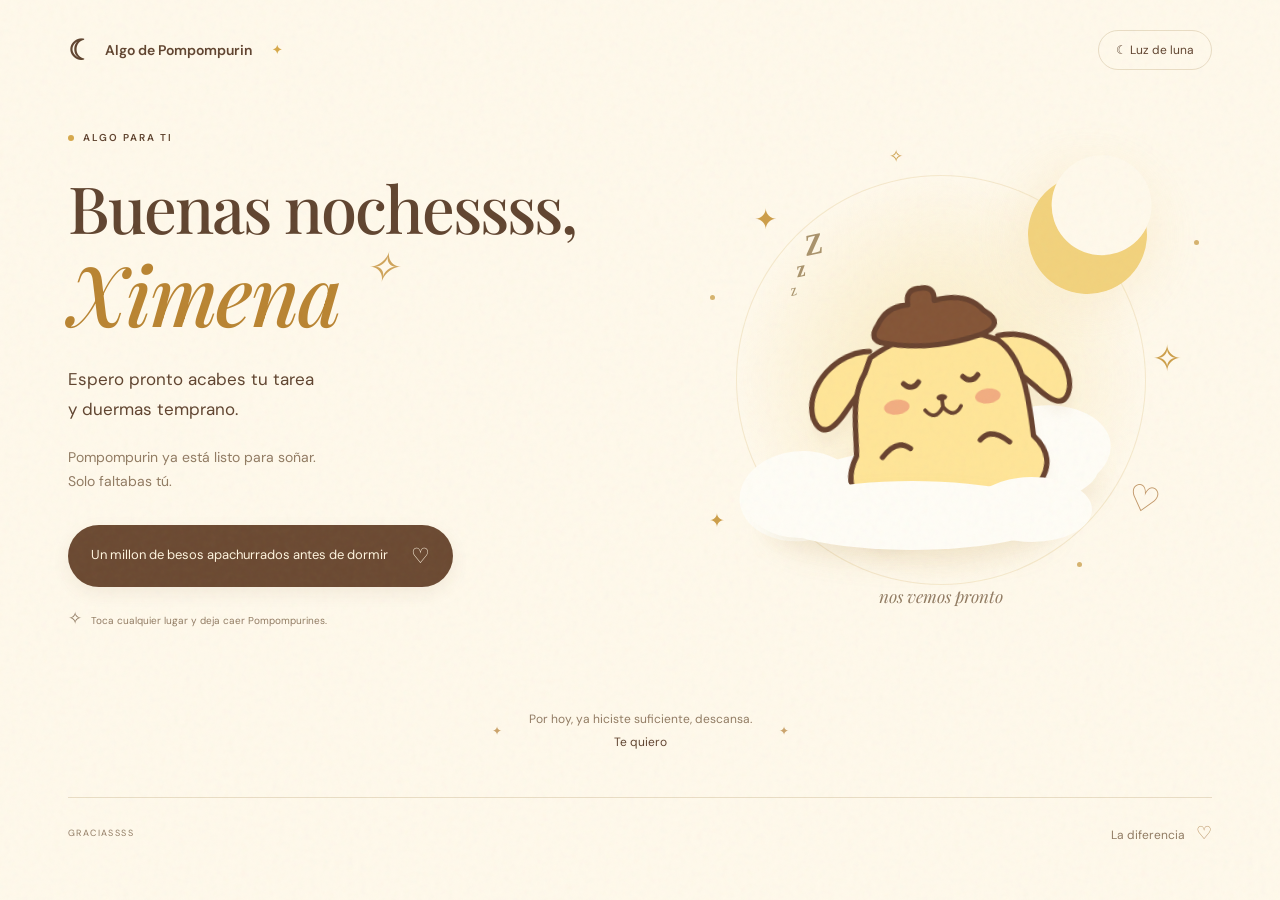
==== index.html @ 28d1d6bd "fix: update wish button text with more affectionate wording" ====
<!doctype html>
<html lang="es"><head><meta charset="utf-8"><meta name="viewport" content="width=device-width,initial-scale=1"><meta name="theme-color" content="#fff8e7"><title>Buenas nochessssss, Ximena · Dulces sueños</title><meta name="description" content="Un pequeño rincón de estrellas, música y Pompompurin para desearte buenas noches."><link rel="stylesheet" href="style.css"></head>
<body>
<svg width="0" height="0" aria-hidden="true" class="definitions"><defs><symbol id="purin" viewBox="0 0 300 290"><g stroke="#68422e" stroke-width="5" stroke-linecap="round" stroke-linejoin="round"><path fill="#ffe597" d="M89 92C61 88 24 116 29 148Q36 174 62 143L79 124M210 92C242 88 277 116 271 148Q264 174 239 143L221 124"/><path fill="#ffe597" d="M82 112C66 133 68 162 65 188Q44 220 77 244L68 260Q77 277 110 260Q150 273 191 260Q225 277 234 260L223 242Q255 217 232 189C232 151 231 115 210 96Q150 64 89 98Z"/><path fill="#845436" d="M104 86Q88 82 100 68Q110 52 130 53Q129 38 143 39Q157 38 155 52Q186 47 200 67Q220 82 194 89Q146 99 104 86Z"/><path fill="none" d="M89 192q16-16 27-5M209 192q-16-16-27-5"/><path fill="none" d="M117 126q7 8 14 0M173 126q7 8 14 0"/><ellipse cx="151" cy="143" rx="5" ry="3" fill="#68422e" stroke="none"/><path fill="none" stroke-width="3.5" d="M151 145v7q-9 13-17 1m17-1q9 13 17 1"/><ellipse cx="108" cy="147" rx="12" ry="7" fill="#f2ad80" stroke="none"/><ellipse cx="194" cy="147" rx="12" ry="7" fill="#f2ad80" stroke="none"/></g></symbol><symbol id="star" viewBox="0 0 24 24"><path d="m12 1 3.1 7.5L23 12l-7.9 3.2L12 23l-3.3-7.8L1 12l7.7-3.5Z" fill="currentColor"/></symbol></defs></svg>
<div class="grain" aria-hidden="true"></div><div id="rain" aria-hidden="true"></div>
<header><a class="brand" href="#" aria-label="Inicio"><span class="brand-icon">☾</span> Algo de Pompompurin<span class="brand-dot">✦</span></a><button id="night" class="mode" aria-pressed="false">☾ <span>Luz de luna</span></button></header>
<main><section class="hero"><div class="copy"><div class="eyebrow"><span></span> ALGO PARA TI</div><h1>Buenas nochessss,<br><em>Ximena<span class="title-star">✧</span></em></h1><p class="intro">Espero pronto acabes tu tarea <br class="desktop"> y duermas temprano.</p><p class="subcopy">Pompompurin ya está listo para soñar.<br>Solo faltabas tú.</p><button class="primary" id="wish">Un millon de besos apachurrados antes de dormir <span>♡</span></button><div class="tap-hint"><span>✧</span> Toca cualquier lugar y deja caer Pompompurines.</div></div>
<div class="art" role="img" aria-label="Pompompurin descansando sobre una nube, rodeado de estrellas y una luna creciente"><div class="orbit"></div><div class="moon"></div><span class="art-star s1">✦</span><span class="art-star s2">✧</span><span class="art-star s3">✦</span><span class="art-star s4">✧</span><span class="dot d1"></span><span class="dot d2"></span><span class="dot d3"></span><span class="sleep">z <b>z</b> <strong>Z</strong></span><div class="cloud cloud-back"></div><svg class="main-purin" viewBox="0 0 300 290"><use href="#purin"/></svg><div class="cloud cloud-front"></div><span class="little-heart">♡</span><span class="art-note">nos vemos pronto</span></div></section>
<audio id="audio" preload="auto" autoplay loop hidden aria-hidden="true"></audio>
<div class="closing"><span>✦</span><p>Por hoy, ya hiciste suficiente, descansa.<br><strong>Te quiero</strong></p><span>✦</span></div></main>
<footer><span>GRACIASSSS</span><span>La diferencia <span class="footer-heart">♡</span></span></footer>
<dialog id="letter"><button id="close" aria-label="Cerrar mensaje">×</button>
    <div class="letter-star">☾</div>
    <p class="eyebrow">UN BESO APACHURRADO PARA TI</p>
    <h2>Descansa bonito,<br>Ximena.</h2>
    <p>Gracias por compartir música, tiempo, espacio y vida conmigo</p>
    <svg viewBox="0 0 300 290">
        <use href="#purin"/>
    </svg>
    <p class="signature">Estoy muy agradecido</p>
</dialog><script src="music-config.js"></script><script src="app.js"></script></body></html>
---- style.css ----
@import url('https://fonts.googleapis.com/css2?family=DM+Sans:wght@400;500;600;700&family=Playfair+Display:ital,wght@0,500;0,600;1,500;1,600&display=swap');
:root{--bg:#fff9eb;--ink:#60442f;--muted:#917b62;--line:#e9ddc4;--gold:#d7a84a;--panel:#fffcf4;--glow:#f9eabf}*{box-sizing:border-box}body{margin:0;background:var(--bg);color:var(--ink);font-family:'DM Sans',sans-serif;transition:background .7s,color .7s}.definitions{position:absolute}.grain{position:fixed;inset:0;pointer-events:none;opacity:.16;background-image:url("data:image/svg+xml,%3Csvg viewBox='0 0 180 180' xmlns='http://www.w3.org/2000/svg'%3E%3Cfilter id='n'%3E%3CfeTurbulence type='fractalNoise' baseFrequency='.8' numOctaves='3' stitchTiles='stitch'/%3E%3C/filter%3E%3Cpath fill='%23948164' filter='url(%23n)' opacity='.25' d='M0 0h180v180H0z'/%3E%3C/svg%3E");z-index:5}button,a,label,input{-webkit-tap-highlight-color:transparent}button{font:inherit;cursor:pointer}button:focus-visible,a:focus-visible,label:focus-within,input:focus-visible{outline:3px solid #c58c35;outline-offset:5px}header{max-width:1240px;margin:auto;padding:30px 48px;display:flex;align-items:center;justify-content:space-between}.brand{display:flex;gap:12px;align-items:center;color:var(--ink);text-decoration:none;font-size:14px;font-weight:600}.brand-icon{font-size:28px}.brand-dot{color:var(--gold);font-size:12px;margin-left:8px}.mode{border:1px solid var(--line);background:transparent;border-radius:30px;padding:11px 17px;color:var(--ink);font-size:12px}.mode:hover{background:var(--glow)}main{max-width:1144px;margin:auto}.hero{display:grid;grid-template-columns:1.08fr 1fr;align-items:center;min-height:560px;gap:15px}.eyebrow{font-size:10px;letter-spacing:2px;font-weight:600;display:flex;align-items:center;gap:9px}.eyebrow>span{width:6px;height:6px;background:var(--gold);border-radius:50%}h1{font-family:'Playfair Display',Georgia,serif;font-weight:500;line-height:1.15;font-size:65px;letter-spacing:-2px;margin:26px 0 23px}h1 em{font-weight:500;color:#b98431;font-size:83px;position:relative}.title-star{position:absolute;font-size:42px;top:4px;right:-57px;color:#d0a45a}.intro{font-size:17px;line-height:1.8;margin-bottom:20px}.subcopy{font-size:14px;color:var(--muted);line-height:1.75}.primary{margin-top:17px;background:#6b4931;color:#fff5df;border:0;border-radius:50px;padding:17px 23px;font-size:13px;box-shadow:0 6px 18px #65432314;transition:transform .2s}.primary:hover{transform:translateY(-3px)}.primary span{font-size:21px;margin-left:20px;vertical-align:middle}.tap-hint{font-size:10px;color:var(--muted);margin-top:20px}.tap-hint span{font-size:17px;margin-right:6px}.art{height:500px;position:relative;isolation:isolate}.orbit{position:absolute;width:410px;height:410px;left:50%;top:45px;transform:translateX(-50%);border:1px solid #d6b67140;border-radius:50%;background:radial-gradient(circle,var(--glow),transparent 70%)}.moon{position:absolute;top:45px;right:65px;width:119px;height:119px;border-radius:50%;background:#f2d27c;box-shadow:0 0 55px #efd18c50;transform:rotate(-18deg)}.moon:after{content:'';position:absolute;background:var(--bg);width:100px;height:100px;border-radius:50%;top:-14px;left:32px;transition:background .7s}.main-purin{width:320px;position:absolute;top:115px;left:50%;transform:translateX(-50%) rotate(-7deg);z-index:2;filter:drop-shadow(0 12px 5px #94632a0b);animation:breathe 4s ease-in-out infinite}.cloud{position:absolute;background:#fffdf6;border-radius:50%;box-shadow:0 15px 26px #b79a5720}.cloud:before,.cloud:after{content:'';position:absolute;background:inherit;border-radius:50%}.cloud-back{width:330px;height:87px;bottom:101px;left:100px;transform:rotate(-6deg);z-index:1}.cloud-back:before{width:120px;height:90px;left:-30px;top:-5px}.cloud-back:after{width:140px;height:90px;right:-15px;top:-25px}.cloud-front{width:290px;height:69px;bottom:80px;left:98px;z-index:3}.cloud-front:before{width:110px;height:75px;left:-22px;top:-18px}.cloud-front:after{width:120px;height:65px;right:-35px;top:-4px}.art-star{position:absolute;color:#cd9e48;animation:twinkle 3s ease-in-out infinite;font-size:28px}.s1{top:71px;left:85px}.s2{top:205px;right:30px;font-size:36px}.s3{bottom:97px;left:40px;font-size:19px}.s4{top:15px;left:220px;font-size:17px}.dot{position:absolute;background:#d7b36e;width:5px;height:5px;border-radius:50%}.d1{top:165px;left:41px}.d2{bottom:63px;right:130px}.d3{top:110px;right:13px}.sleep{position:absolute;top:135px;left:120px;color:#a9926b;transform:rotate(-12deg);font-family:Georgia,serif;font-style:italic}.sleep b{font-size:23px;position:relative;top:-17px}.sleep strong{font-size:30px;position:relative;top:-36px}.little-heart{position:absolute;right:52px;bottom:107px;color:#c09565;font-size:36px;transform:rotate(15deg)}.art-note{position:absolute;left:0;bottom:23px;width:100%;text-align:center;font:italic 17px 'Playfair Display',Georgia,serif;color:var(--muted)}.music{margin:34px 0 0;border:1px solid var(--line);border-radius:22px;background:var(--panel);padding:26px 29px 17px;display:flex;align-items:center;gap:22px;flex-wrap:wrap;box-shadow:0 8px 25px #75522903}.record{width:64px;height:64px;border-radius:50%;background:repeating-radial-gradient(circle,#755035 0 2px,#63452f 3px 5px);display:grid;place-items:center;flex-shrink:0}.record span{border-radius:50%;background:#edcf88;width:26px;height:26px;text-align:center;line-height:26px;color:#765132}.playing .record{animation:spin 8s linear infinite}.music-info{flex:1;min-width:180px}.music-info .eyebrow{font-size:8px;letter-spacing:1.7px;color:var(--muted)}h2{font-family:'Playfair Display',Georgia,serif;font-size:23px;font-weight:500;margin:8px 0}.music-info p{font-size:11px;color:var(--muted);margin:7px 0 0;overflow-wrap:anywhere}.play{border:1px solid var(--line);background:var(--glow);width:43px;height:43px;border-radius:50%;color:var(--ink)}.play:disabled{opacity:.4;cursor:default}.upload{border:1px solid var(--line);border-radius:30px;padding:12px 18px;font-size:12px;cursor:pointer;display:flex;gap:8px;align-items:center}.upload:hover{background:var(--glow)}.music-note{width:100%;font-size:9px;color:var(--muted);margin:0;text-align:center}.timeline{width:100%;align-items:center;gap:12px;font-size:11px}.timeline:not([hidden]){display:flex}.timeline input{accent-color:#ae7a35;flex:1;min-width:0}.volume{display:flex;gap:9px;align-items:center}.volume input{width:80px}#audio-status:empty{display:none}#audio-status{font-size:12px;margin:0}.closing{display:flex;align-items:center;justify-content:center;gap:27px;margin:36px 0 31px}.closing>span{color:#cba46b;font-size:12px}.closing p{text-align:center;font-size:12px;line-height:1.9;color:var(--muted)}.closing strong{font-weight:400;color:var(--ink)}footer{max-width:1144px;margin:auto;border-top:1px solid var(--line);display:flex;justify-content:space-between;align-items:center;padding:23px 0 25px;font-size:9px;color:var(--muted);letter-spacing:1.4px}footer>span:last-child{letter-spacing:0;font-size:12px}.footer-heart{padding-left:8px;color:#b48c56;font-size:18px}#rain{position:fixed;inset:0;pointer-events:none;z-index:20;overflow:hidden}.falling{position:absolute;top:-120px;width:80px;animation:fall 3s cubic-bezier(.25,.1,.6,1) forwards}.night{--bg:#292b39;--ink:#f8e9c6;--muted:#c0b49f;--line:#4c4850;--panel:#323340;--glow:#57503b}.night h1 em{color:#efd18c}.night .cloud{background:#ddd9d4}.night .primary{background:#efd18c;color:#50392c}dialog{border:1px solid var(--line);border-radius:28px;background:var(--bg);color:var(--ink);max-width:440px;width:90%;text-align:center;padding:32px 40px;box-shadow:0 30px 100px #241c3340}dialog::backdrop{background:#332a3066;backdrop-filter:blur(6px)}dialog #close{position:absolute;right:16px;top:10px;border:0;background:transparent;color:var(--muted);font-size:30px}dialog .eyebrow{justify-content:center}dialog h2{font-size:35px}dialog p:not(.eyebrow){font-size:14px;line-height:1.8}dialog svg{width:140px;margin:-10px 0 -20px}.letter-star{font-size:42px;color:var(--gold)}.signature{font-family:Georgia,serif;font-style:italic}@keyframes breathe{50%{transform:translateX(-50%) translateY(-9px) rotate(-5deg)}}@keyframes twinkle{50%{opacity:.45;transform:scale(.8)}}@keyframes spin{to{transform:rotate(360deg)}}@keyframes fall{to{transform:translate(var(--drift),calc(100vh + 150px)) rotate(var(--rotation));opacity:.65}}@media(min-width:1500px){.hero{min-height:620px}}@media(max-width:1200px){main,footer{margin-left:6%;margin-right:6%}header{padding-left:6%;padding-right:6%}h1{font-size:55px}h1 em{font-size:73px}.art{transform:scale(.9);transform-origin:center}}/* Mobile and tablet layouts keep the illustration inside its own fluid canvas. */
.hero > * { min-width: 0; }
button { touch-action: manipulation; }
dialog { max-height: calc(100dvh - 32px); overflow-y: auto; overscroll-behavior: contain; }
dialog #close { min-width: 44px; min-height: 44px; }
@media (max-width: 1000px) {
  header { padding: 20px 5%; gap: 14px; }
  main, footer { margin-left: 5%; margin-right: 5%; }
  .hero { grid-template-columns: 1fr; min-height: auto; gap: 12px; text-align: center; padding-top: 28px; }
  .copy { width: 100%; max-width: 620px; margin: auto; }
  .copy .eyebrow { justify-content: center; }
  h1 { font-size: clamp(36px, 7vw, 58px); line-height: 1.16; letter-spacing: -1.5px; margin: 20px 0; }
  h1 em { font-size: clamp(55px, 10vw, 78px); }
  .title-star { font-size: .43em; right: -.8em; top: .15em; }
  .intro { font-size: 16px; line-height: 1.75; margin: 0 auto 14px; }
  .subcopy { font-size: 14px; margin: 0; }
  .primary { min-height: 50px; max-width: 100%; margin-top: 22px; padding: 13px 22px; font-size: 14px; }
  .primary span { margin-left: 12px; }
  .tap-hint { max-width: 300px; margin: 15px auto 0; font-size: 12px; line-height: 1.65; text-wrap: pretty; }
  .art { width: min(100%, 420px); height: auto; aspect-ratio: 1 / 1.05; margin: 6px auto 0; transform: none; }
  .orbit { width: 88%; height: auto; aspect-ratio: 1; top: 6%; }
  .main-purin { width: 73%; top: 19%; }
  .moon { width: 25%; height: auto; aspect-ratio: 1; top: 5%; right: 7%; }
  .moon:after { width: 86%; height: 86%; top: -12%; left: 27%; }
  .cloud-back { width: 68%; height: 17%; left: 17%; bottom: 20%; }
  .cloud-back:before { width: 36%; height: 100%; left: -9%; top: -6%; }
  .cloud-back:after { width: 42%; height: 100%; right: -4%; top: -28%; }
  .cloud-front { width: 62%; height: 15%; left: 18%; bottom: 16%; }
  .cloud-front:before { width: 38%; height: 108%; left: -8%; top: -26%; }
  .cloud-front:after { width: 41%; height: 94%; right: -12%; top: -6%; }
  .s1 { top: 12%; left: 8%; }
  .s2 { top: 42%; right: 2%; }
  .s3 { bottom: 20%; left: 2%; }
  .s4 { top: 0; left: 46%; }
  .d1 { top: 34%; left: 3%; }
  .d2 { bottom: 10%; right: 27%; }
  .d3 { top: 23%; right: 1%; }
  .sleep { top: 25%; left: 20%; }
  .little-heart { right: 3%; bottom: 20%; font-size: 30px; }
  .art-note { bottom: 2%; font-size: 16px; }
  .closing { gap: 18px; margin: 20px 0 24px; }
  .closing p { font-size: 14px; }
  footer { gap: 12px; padding-bottom: max(24px, env(safe-area-inset-bottom)); }
}
@media (max-width: 480px) {
  header { padding: max(14px, env(safe-area-inset-top)) 5% 12px; }
  .brand { font-size: 12px; gap: 6px; }
  .brand-icon { font-size: 25px; }
  .brand-dot { display: none; }
  .mode { min-height: 44px; flex-shrink: 0; padding: 10px 12px; font-size: 12px; }
  .hero { padding-top: 22px; }
  .eyebrow { font-size: 9px; letter-spacing: 1.5px; }
  .intro { font-size: 15px; max-width: 330px; }
  .desktop { display: none; }
  .art { margin-top: 12px; }
  footer { flex-direction: column; text-align: center; font-size: 9px; letter-spacing: 1px; padding-top: 20px; }
  footer > span:last-child { font-size: 12px; }
  dialog { width: calc(100% - 28px); padding: 30px 22px 22px; border-radius: 24px; }
  dialog h2 { font-size: clamp(28px, 8vw, 35px); }
  dialog p:not(.eyebrow) { font-size: 14px; }
}
@media (max-width: 360px) {
  .brand { font-size: 11px; }
  .mode { padding-inline: 9px; font-size: 11px; }
  .primary { font-size: 13px; padding-inline: 17px; }
  .tap-hint { max-width: 260px; }
}
@media(prefers-reduced-motion:reduce){*,*:before,*:after{animation:none!important;transition:none!important}.falling{top:var(--touch-y);opacity:.9}}
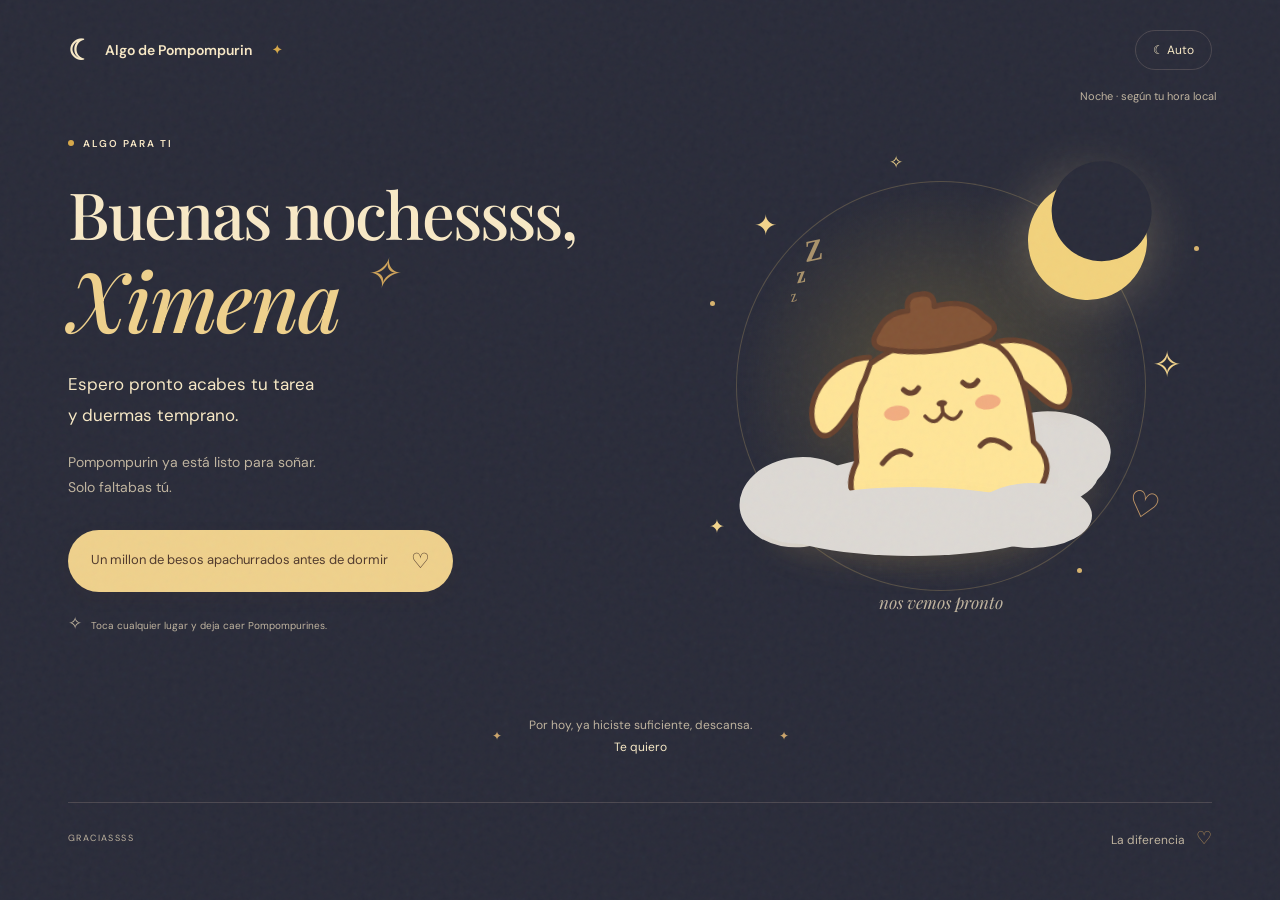
==== commit 285d8f26: "Add automatic morning afternoon and night scenes" ====
--- a/index.html
+++ b/index.html
@@ -1,5 +1,5 @@
 <!doctype html>
-<html lang="es"><head><meta charset="utf-8"><meta name="viewport" content="width=device-width,initial-scale=1"><meta name="theme-color" content="#fff8e7"><title>Buenas nochessssss, Ximena · Dulces sueños</title><meta name="description" content="Un pequeño rincón de estrellas, música y Pompompurin para desearte buenas noches."><link rel="stylesheet" href="style.css"></head>
+<html lang="es"><head><meta charset="utf-8"><meta name="viewport" content="width=device-width,initial-scale=1"><meta name="theme-color" content="#fff8e7"><title>Buenas nochessssss, Ximena · Dulces sueños</title><meta name="description" content="Un pequeño rincón de estrellas, música y Pompompurin para desearte buenas noches."><link rel="icon" type="image/svg+xml" href="favicon.svg"><link rel="stylesheet" href="style.css"></head>
 <body>
 <svg width="0" height="0" aria-hidden="true" class="definitions"><defs><symbol id="purin" viewBox="0 0 300 290"><g stroke="#68422e" stroke-width="5" stroke-linecap="round" stroke-linejoin="round"><path fill="#ffe597" d="M89 92C61 88 24 116 29 148Q36 174 62 143L79 124M210 92C242 88 277 116 271 148Q264 174 239 143L221 124"/><path fill="#ffe597" d="M82 112C66 133 68 162 65 188Q44 220 77 244L68 260Q77 277 110 260Q150 273 191 260Q225 277 234 260L223 242Q255 217 232 189C232 151 231 115 210 96Q150 64 89 98Z"/><path fill="#845436" d="M104 86Q88 82 100 68Q110 52 130 53Q129 38 143 39Q157 38 155 52Q186 47 200 67Q220 82 194 89Q146 99 104 86Z"/><path fill="none" d="M89 192q16-16 27-5M209 192q-16-16-27-5"/><path fill="none" d="M117 126q7 8 14 0M173 126q7 8 14 0"/><ellipse cx="151" cy="143" rx="5" ry="3" fill="#68422e" stroke="none"/><path fill="none" stroke-width="3.5" d="M151 145v7q-9 13-17 1m17-1q9 13 17 1"/><ellipse cx="108" cy="147" rx="12" ry="7" fill="#f2ad80" stroke="none"/><ellipse cx="194" cy="147" rx="12" ry="7" fill="#f2ad80" stroke="none"/></g></symbol><symbol id="star" viewBox="0 0 24 24"><path d="m12 1 3.1 7.5L23 12l-7.9 3.2L12 23l-3.3-7.8L1 12l7.7-3.5Z" fill="currentColor"/></symbol></defs></svg>
 <div class="grain" aria-hidden="true"></div><div id="rain" aria-hidden="true"></div>
@@ -18,4 +18,4 @@
         <use href="#purin"/>
     </svg>
     <p class="signature">Estoy muy agradecido</p>
-</dialog><script src="music-config.js"></script><script src="app.js"></script></body></html>
+</dialog><script src="music-config.js"></script><script src="app.js"></script><script src="scene.js"></script></body></html>
--- a/style.css
+++ b/style.css
@@ -67,3 +67,22 @@
   .tap-hint { max-width: 260px; }
 }
 @media(prefers-reduced-motion:reduce){*,*:before,*:after{animation:none!important;transition:none!important}.falling{top:var(--touch-y);opacity:.9}}
+/* Time-of-day scenes: same fluid illustration, different sky and details. */
+.scene-status { margin: -12px 5% 0; text-align: right; color: var(--muted); font-size: 11px; line-height: 1.6; }
+.scene-flowers { display: none; position: absolute; inset: 0; pointer-events: none; z-index: 4; color: #c6964f; }
+.scene-flowers span { position: absolute; font-size: clamp(26px, 5vw, 40px); }
+.scene-flowers span:nth-child(1) { left: 5%; bottom: 19%; transform: rotate(-14deg); }
+.scene-flowers span:nth-child(2) { right: 4%; bottom: 26%; color: #da9b92; }
+.scene-flowers span:nth-child(3) { left: 19%; top: 15%; font-size: 22px; }
+body[data-scene='morning'] { --bg: #fff9e8; --glow: #f7e9ab; --ink: #60442f; --muted: #887151; }
+body[data-scene='afternoon'] { --bg: #fff0e2; --glow: #f4c7a2; --ink: #6a4032; --muted: #94705e; --line: #e8cdb8; }
+body[data-scene='morning'] .moon, body[data-scene='afternoon'] .moon { background: #efc45e; box-shadow: 0 0 0 10px #efc45e15, 0 0 48px #eeb74840; }
+body[data-scene='morning'] .moon:after, body[data-scene='afternoon'] .moon:after { display: none; }
+body[data-scene='afternoon'] .moon { background: #eaa16a; top: 18%; box-shadow: 0 0 0 12px #eaa16a18, 0 0 60px #eaa16a60; }
+body[data-scene='afternoon'] .cloud { background: #fff5e9; }
+body[data-scene='morning'] .sleep, body[data-scene='afternoon'] .sleep { visibility: hidden; }
+body[data-scene='morning'] .scene-flowers { display: block; }
+body[data-scene='morning'] .s1, body[data-scene='morning'] .s3 { visibility: hidden; }
+body[data-scene='afternoon'] .art-star { opacity: .45; animation: none; }
+body[data-scene='night'] .art-star { color: #f3d48b; }
+@media(max-width:480px) { .scene-status { margin-top: -4px; font-size: 10px; } }
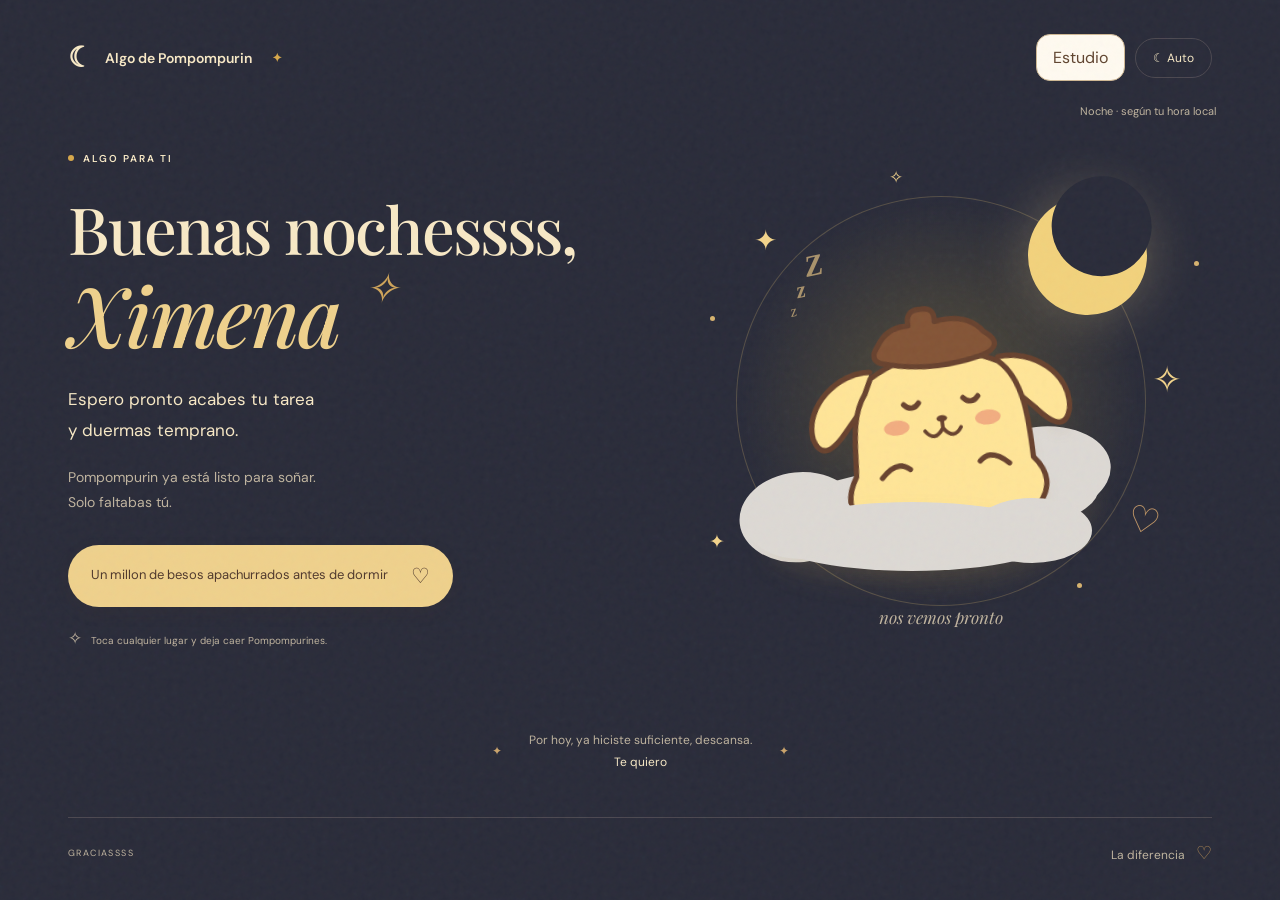
==== commit 309874af: "Add five interactive surgical nursing study modules" ====
--- a/index.html
+++ b/index.html
@@ -1,9 +1,9 @@
 <!doctype html>
-<html lang="es"><head><meta charset="utf-8"><meta name="viewport" content="width=device-width,initial-scale=1"><meta name="theme-color" content="#fff8e7"><title>Buenas nochessssss, Ximena · Dulces sueños</title><meta name="description" content="Un pequeño rincón de estrellas, música y Pompompurin para desearte buenas noches."><link rel="icon" type="image/svg+xml" href="favicon.svg"><link rel="stylesheet" href="style.css"></head>
+<html lang="es"><head><meta charset="utf-8"><meta name="viewport" content="width=device-width,initial-scale=1"><meta name="theme-color" content="#fff8e7"><title>Buenas nochessssss, Ximena · Dulces sueños</title><meta name="description" content="Un pequeño rincón de estrellas, música y Pompompurin para desearte buenas noches."><link rel="icon" type="image/svg+xml" href="favicon.svg"><link rel="stylesheet" href="style.css"><link rel="stylesheet" href="estudio.css"></head>
 <body>
 <svg width="0" height="0" aria-hidden="true" class="definitions"><defs><symbol id="purin" viewBox="0 0 300 290"><g stroke="#68422e" stroke-width="5" stroke-linecap="round" stroke-linejoin="round"><path fill="#ffe597" d="M89 92C61 88 24 116 29 148Q36 174 62 143L79 124M210 92C242 88 277 116 271 148Q264 174 239 143L221 124"/><path fill="#ffe597" d="M82 112C66 133 68 162 65 188Q44 220 77 244L68 260Q77 277 110 260Q150 273 191 260Q225 277 234 260L223 242Q255 217 232 189C232 151 231 115 210 96Q150 64 89 98Z"/><path fill="#845436" d="M104 86Q88 82 100 68Q110 52 130 53Q129 38 143 39Q157 38 155 52Q186 47 200 67Q220 82 194 89Q146 99 104 86Z"/><path fill="none" d="M89 192q16-16 27-5M209 192q-16-16-27-5"/><path fill="none" d="M117 126q7 8 14 0M173 126q7 8 14 0"/><ellipse cx="151" cy="143" rx="5" ry="3" fill="#68422e" stroke="none"/><path fill="none" stroke-width="3.5" d="M151 145v7q-9 13-17 1m17-1q9 13 17 1"/><ellipse cx="108" cy="147" rx="12" ry="7" fill="#f2ad80" stroke="none"/><ellipse cx="194" cy="147" rx="12" ry="7" fill="#f2ad80" stroke="none"/></g></symbol><symbol id="star" viewBox="0 0 24 24"><path d="m12 1 3.1 7.5L23 12l-7.9 3.2L12 23l-3.3-7.8L1 12l7.7-3.5Z" fill="currentColor"/></symbol></defs></svg>
 <div class="grain" aria-hidden="true"></div><div id="rain" aria-hidden="true"></div>
-<header><a class="brand" href="#" aria-label="Inicio"><span class="brand-icon">☾</span> Algo de Pompompurin<span class="brand-dot">✦</span></a><button id="night" class="mode" aria-pressed="false">☾ <span>Luz de luna</span></button></header>
+<header><a class="brand" href="#" aria-label="Inicio"><span class="brand-icon">☾</span> Algo de Pompompurin<span class="brand-dot">✦</span></a><a class="study-link" href="estudio.html">Estudio</a><button id="night" class="mode" aria-pressed="false">☾ <span>Luz de luna</span></button></header>
 <main><section class="hero"><div class="copy"><div class="eyebrow"><span></span> ALGO PARA TI</div><h1>Buenas nochessss,<br><em>Ximena<span class="title-star">✧</span></em></h1><p class="intro">Espero pronto acabes tu tarea <br class="desktop"> y duermas temprano.</p><p class="subcopy">Pompompurin ya está listo para soñar.<br>Solo faltabas tú.</p><button class="primary" id="wish">Un millon de besos apachurrados antes de dormir <span>♡</span></button><div class="tap-hint"><span>✧</span> Toca cualquier lugar y deja caer Pompompurines.</div></div>
 <div class="art" role="img" aria-label="Pompompurin descansando sobre una nube, rodeado de estrellas y una luna creciente"><div class="orbit"></div><div class="moon"></div><span class="art-star s1">✦</span><span class="art-star s2">✧</span><span class="art-star s3">✦</span><span class="art-star s4">✧</span><span class="dot d1"></span><span class="dot d2"></span><span class="dot d3"></span><span class="sleep">z <b>z</b> <strong>Z</strong></span><div class="cloud cloud-back"></div><svg class="main-purin" viewBox="0 0 300 290"><use href="#purin"/></svg><div class="cloud cloud-front"></div><span class="little-heart">♡</span><span class="art-note">nos vemos pronto</span></div></section>
 <audio id="audio" preload="auto" autoplay loop hidden aria-hidden="true"></audio>
--- a/estudio.css
+++ b/estudio.css
@@ -0,0 +1 @@
+.study{width:min(92%,820px);margin:0 auto 4rem}.study h1{font-size:clamp(32px,6vw,54px);margin:1rem 0 2rem}.study h1 em{font-size:inherit}.study h2{font-size:clamp(24px,4vw,32px)}.study h3{font-size:19px}.study p{line-height:1.65}.study button,.study-link{border:1px solid #cfb894;background:#fffaf0;color:#60442f;border-radius:14px;padding:12px 16px;min-height:44px;margin:4px;font:inherit;cursor:pointer}.study-link{text-decoration:none;display:inline-flex;align-items:center}.study .accent{background:#68462f;color:white}.study .grid{display:grid;grid-template-columns:repeat(auto-fit,minmax(min(100%,230px),1fr));gap:12px}.study .tile,.study article{border:1px solid #e1ccaa;border-radius:20px;background:#fffdf6;padding:20px;margin:10px 0}.study .tile{width:100%;margin:0;text-align:left}.tile strong,.tile small{display:block}.tile small{margin-top:8px;line-height:1.5}.study .choice{display:block;width:100%;margin:8px 0;text-align:left}.study small{overflow-wrap:anywhere}.study :focus-visible{outline:3px solid #96651e}.study button:hover{border-color:#9f773f}.study .feedback{border-left:3px solid #b08c44;padding-left:12px}header .study-link{margin-left:auto;margin-right:10px}.night .study-link{color:#60442f}@media(max-width:480px){header .study-link{padding:9px;font-size:12px;margin-right:0}.study article{padding:15px}}
